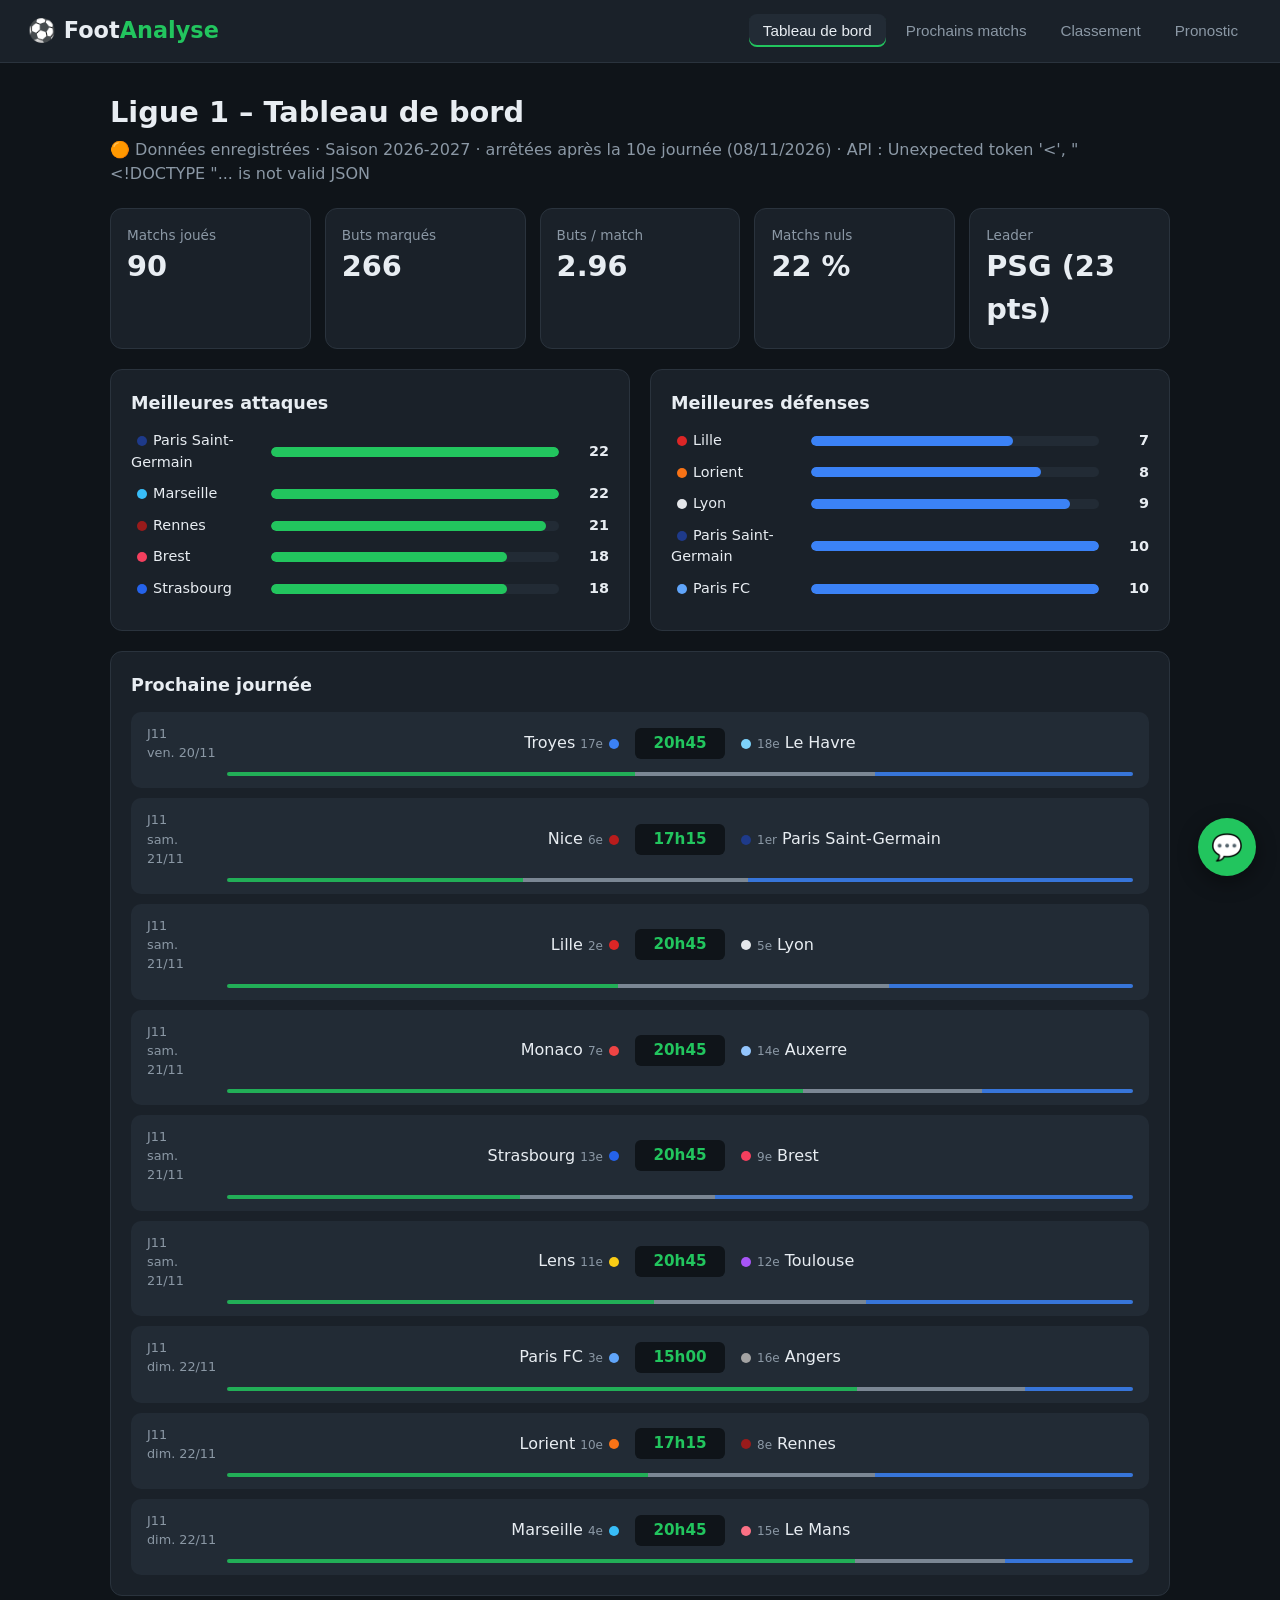
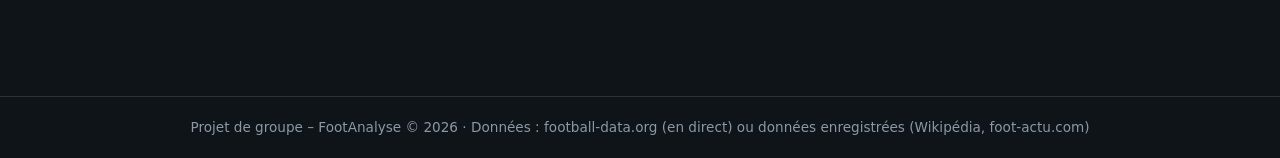
==== index.html @ 1ba3454c "Premier commit : site FootAnalyse (analyse Ligue 1 + chatbot) - Tableau de bord, prochains matchs, c" ====
<!DOCTYPE html>
<html lang="fr">
<head>
  <meta charset="UTF-8" />
  <meta name="viewport" content="width=device-width, initial-scale=1.0" />
  <title>FootAnalyse – Analyse de la Ligue 1</title>
  <link rel="stylesheet" href="css/style.css" />
</head>
<body>
  <header class="topbar">
    <div class="logo">⚽ Foot<span>Analyse</span></div>
    <nav>
      <button class="nav-btn active" data-view="dashboard">Tableau de bord</button>
      <button class="nav-btn" data-view="matches">Prochains matchs</button>
      <button class="nav-btn" data-view="standings">Classement</button>
      <button class="nav-btn" data-view="predict">Pronostic</button>
    </nav>
  </header>

  <main>
    <!-- TABLEAU DE BORD -->
    <section id="view-dashboard" class="view active">
      <h1>Ligue 1 – Tableau de bord</h1>
      <p class="subtitle" id="data-info"></p>
      <div class="kpis" id="kpis"></div>
      <div class="grid-2">
        <div class="card">
          <h2>Meilleures attaques</h2>
          <div id="top-attack" class="bars"></div>
        </div>
        <div class="card">
          <h2>Meilleures défenses</h2>
          <div id="top-defense" class="bars"></div>
        </div>
      </div>
      <div class="card">
        <h2>Prochaine journée</h2>
        <div id="next-matches" class="match-list"></div>
      </div>
    </section>

    <!-- PROCHAINS MATCHS -->
    <section id="view-matches" class="view">
      <h1>Prochains matchs</h1>
      <p class="subtitle">Clique sur un match pour voir l'analyse d'avant-match. Horaires susceptibles d'être modifiés par la LFP.</p>
      <div class="filters">
        <select id="filter-team"><option value="">Toutes les équipes</option></select>
      </div>
      <div id="all-matches" class="match-list"></div>
    </section>

    <!-- ANALYSE D'AVANT-MATCH -->
    <section id="view-detail" class="view">
      <button class="back-btn" data-view="matches">← Retour aux matchs</button>
      <div id="match-detail"></div>
    </section>

    <!-- CLASSEMENT -->
    <section id="view-standings" class="view">
      <h1>Classement Ligue 1</h1>
      <p class="subtitle" id="standings-info"></p>
      <div class="card table-wrap">
        <table id="standings-table">
          <thead>
            <tr>
              <th>#</th><th class="left">Équipe</th><th>J</th><th>G</th><th>N</th><th>P</th>
              <th>BP</th><th>BC</th><th>Diff</th><th>Buts/match</th><th>Pts</th>
            </tr>
          </thead>
          <tbody></tbody>
        </table>
      </div>
    </section>

    <!-- PRONOSTIC -->
    <section id="view-predict" class="view">
      <h1>Pronostic libre</h1>
      <p class="subtitle">Choisis n'importe quelle affiche de Ligue 1. Modèle de Poisson basé sur les buts marqués et encaissés cette saison.</p>
      <div class="card predict-form">
        <select id="predict-home"></select>
        <span class="vs">VS</span>
        <select id="predict-away"></select>
        <button id="predict-btn" class="primary">Analyser</button>
      </div>
      <div id="predict-result"></div>
    </section>
  </main>

  <!-- CHATBOT (emplacement prêt pour la future intégration) -->
  <button id="chat-toggle" class="chat-toggle" aria-label="Ouvrir le chatbot">💬</button>
  <aside id="chat-panel" class="chat-panel" aria-hidden="true">
    <div class="chat-header">
      <strong>Assistant FootAnalyse</strong>
      <button id="chat-close" aria-label="Fermer">✕</button>
    </div>
    <div id="chat-messages" class="chat-messages">
      <div class="msg bot">Salut ! ⚽ Je suis l'assistant foot de FootAnalyse.<br>Pose-moi n'importe quelle question sur l'analyse des matchs : pronostics, compos probables, absents, stats des joueurs (buts, passes…), comparaisons… ou sur le football en général.</div>
    </div>
    <div id="chat-suggestions" class="chat-suggestions"></div>
    <form id="chat-form" class="chat-form">
      <input id="chat-input" type="text" placeholder="Pose ta question…" autocomplete="off" />
      <button type="submit">Envoyer</button>
    </form>
  </aside>

  <footer>Projet de groupe – FootAnalyse © 2026 · Données : football-data.org (en direct) ou données enregistrées (Wikipédia, foot-actu.com)</footer>

  <script src="js/data.js"></script>
  <script src="js/lineups-data.js"></script>
  <script src="js/players-data.js"></script>
  <script src="js/analysis.js"></script>
  <script src="js/chat-players.js"></script>
  <script src="js/chat-local.js"></script>
  <script src="js/chatbot.js"></script>
  <script src="js/app.js"></script>
</body>
</html>
---- css/style.css ----
:root {
  --bg: #0f1419;
  --card: #1a2129;
  --card-2: #222b35;
  --text: #e8edf2;
  --muted: #8b98a5;
  --accent: #22c55e;
  --accent-2: #3b82f6;
  --danger: #ef4444;
  --warn: #f59e0b;
  --radius: 12px;
}

* { box-sizing: border-box; margin: 0; padding: 0; }

body {
  font-family: system-ui, -apple-system, "Segoe UI", Roboto, sans-serif;
  background: var(--bg);
  color: var(--text);
  line-height: 1.5;
  min-height: 100vh;
  display: flex;
  flex-direction: column;
}

/* ---------- En-tête ---------- */
.topbar {
  display: flex;
  align-items: center;
  justify-content: space-between;
  flex-wrap: wrap;
  gap: 12px;
  padding: 14px 28px;
  background: var(--card);
  border-bottom: 1px solid #2a333d;
  position: sticky;
  top: 0;
  z-index: 10;
}
.logo { font-size: 1.4rem; font-weight: 800; }
.logo span { color: var(--accent); }
nav { display: flex; gap: 6px; flex-wrap: wrap; }
.nav-btn {
  background: none;
  border: none;
  color: var(--muted);
  padding: 8px 14px;
  border-radius: 8px;
  cursor: pointer;
  font-size: 0.95rem;
}
.nav-btn:hover { color: var(--text); background: var(--card-2); }
.nav-btn.active { color: var(--text); background: var(--card-2); box-shadow: inset 0 -2px 0 var(--accent); }

/* ---------- Mise en page ---------- */
main { flex: 1; width: 100%; max-width: 1100px; margin: 0 auto; padding: 28px 20px 80px; }
h1 { font-size: 1.8rem; margin-bottom: 4px; }
h2 { font-size: 1.1rem; margin-bottom: 14px; }
.subtitle { color: var(--muted); margin-bottom: 22px; }
.view { display: none; }
.view.active { display: block; animation: fade .25s ease; }
@keyframes fade { from { opacity: 0; transform: translateY(6px); } to { opacity: 1; } }

.card {
  background: var(--card);
  border-radius: var(--radius);
  padding: 20px;
  margin-bottom: 20px;
  border: 1px solid #2a333d;
}
.grid-2 { display: grid; grid-template-columns: 1fr 1fr; gap: 20px; }
@media (max-width: 760px) { .grid-2 { grid-template-columns: 1fr; } }

/* ---------- KPI ---------- */
.kpis { display: grid; grid-template-columns: repeat(auto-fit, minmax(160px, 1fr)); gap: 14px; margin-bottom: 20px; }
.kpi { background: var(--card); border: 1px solid #2a333d; border-radius: var(--radius); padding: 16px; }
.kpi .label { color: var(--muted); font-size: 0.85rem; }
.kpi .value { font-size: 1.8rem; font-weight: 700; }

/* ---------- Barres ---------- */
.bar-row { display: grid; grid-template-columns: 130px 1fr 40px; align-items: center; gap: 10px; margin-bottom: 10px; font-size: 0.9rem; }
.bar-track { background: var(--card-2); height: 10px; border-radius: 5px; overflow: hidden; }
.bar-fill { height: 100%; background: var(--accent); border-radius: 5px; transition: width .6s ease; }
.bar-fill.blue { background: var(--accent-2); }
.bar-row .num { text-align: right; font-weight: 600; }

/* ---------- Liste de matchs ---------- */
.match-list { display: flex; flex-direction: column; gap: 10px; }
.match {
  display: grid;
  grid-template-columns: 70px 1fr 90px 1fr;
  align-items: center;
  gap: 10px;
  background: var(--card-2);
  padding: 12px 16px;
  border-radius: 10px;
  cursor: pointer;
  transition: transform .15s, background .15s;
}
.match:hover { background: #2b3642; transform: translateX(3px); }
.match .day { color: var(--muted); font-size: 0.8rem; }
.match .home { text-align: right; }
.match .score { text-align: center; font-weight: 800; font-size: 1.1rem; background: var(--bg); border-radius: 6px; padding: 4px 0; }
.match .time { font-size: 0.95rem; color: var(--accent); }
.match .pos { color: var(--muted); font-size: 0.75rem; }
.mini-probs { grid-column: 2 / 5; display: flex; height: 4px; border-radius: 2px; overflow: hidden; opacity: .85; }
.mini-probs .p-home { background: var(--accent); }
.mini-probs .p-draw { background: var(--muted); }
.mini-probs .p-away { background: var(--accent-2); }
tr.releg td:first-child { color: var(--danger); font-weight: 700; }
tr.barrage td:first-child { color: var(--warn); font-weight: 700; }
.team-dot { display: inline-block; width: 10px; height: 10px; border-radius: 50%; margin: 0 6px; vertical-align: middle; }

.filters { display: flex; gap: 10px; margin: 14px 0 20px; flex-wrap: wrap; }
select, input[type="text"] {
  background: var(--card);
  color: var(--text);
  border: 1px solid #2a333d;
  border-radius: 8px;
  padding: 9px 12px;
  font-size: 0.95rem;
}

/* ---------- Détail du match ---------- */
.back-btn { background: none; border: none; color: var(--accent); cursor: pointer; margin-bottom: 16px; font-size: 0.95rem; }
.scoreboard { display: grid; grid-template-columns: 1fr auto 1fr; align-items: center; text-align: center; gap: 20px; }
.scoreboard .team-name { font-size: 1.3rem; font-weight: 700; }
.scoreboard .big-score { font-size: 3rem; font-weight: 900; }
.scoreboard .meta { color: var(--muted); font-size: 0.85rem; }
.stat-compare { margin-bottom: 14px; }
.stat-compare .labels { display: flex; justify-content: space-between; font-size: 0.9rem; margin-bottom: 4px; }
.stat-compare .labels .name { color: var(--muted); }
.split-bar { display: flex; height: 10px; border-radius: 5px; overflow: hidden; background: var(--card-2); }
.split-bar .h { background: var(--accent); }
.split-bar .a { background: var(--accent-2); margin-left: auto; }
.insight { background: var(--card-2); border-left: 3px solid var(--accent); padding: 10px 14px; border-radius: 6px; margin-bottom: 8px; }
.insight.warn { border-left-color: var(--warn); }

/* ---------- Classement ---------- */
.table-wrap { overflow-x: auto; }
table { width: 100%; border-collapse: collapse; font-size: 0.92rem; }
th, td { padding: 10px 8px; text-align: center; border-bottom: 1px solid #2a333d; }
th { color: var(--muted); font-weight: 600; }
.left { text-align: left; }
tbody tr:hover { background: var(--card-2); }
tbody tr:nth-child(-n+3) td:first-child { color: var(--accent); font-weight: 700; }
.form { display: flex; gap: 3px; justify-content: center; }
.form span { width: 20px; height: 20px; border-radius: 4px; font-size: 0.7rem; display: grid; place-items: center; font-weight: 700; }
.form .W { background: var(--accent); color: #062; }
.form .D { background: var(--muted); color: #222; }
.form .L { background: var(--danger); color: #fff; }

/* ---------- Pronostic ---------- */
.predict-form { display: flex; align-items: center; gap: 12px; flex-wrap: wrap; }
.predict-form select { flex: 1; min-width: 160px; }
.vs { font-weight: 800; color: var(--muted); }
button.primary { background: var(--accent); color: #062; border: none; padding: 10px 20px; border-radius: 8px; font-weight: 700; cursor: pointer; }
button.primary:hover { filter: brightness(1.1); }
.probs { display: flex; height: 40px; border-radius: 8px; overflow: hidden; margin: 10px 0 6px; font-weight: 700; font-size: 0.9rem; }
.probs div { display: grid; place-items: center; transition: width .6s ease; white-space: nowrap; overflow: hidden; }
.probs .p-home { background: var(--accent); color: #062; }
.probs .p-draw { background: var(--muted); color: #222; }
.probs .p-away { background: var(--accent-2); }
.score-grid { display: grid; grid-template-columns: repeat(auto-fill, minmax(90px, 1fr)); gap: 8px; }
.score-grid div { background: var(--card-2); border-radius: 8px; padding: 8px; text-align: center; }
.score-grid strong { display: block; font-size: 1.1rem; }
.score-grid small { color: var(--muted); }

/* ---------- Chatbot ---------- */
.chat-toggle {
  position: fixed; right: 24px; bottom: 24px;
  width: 58px; height: 58px; border-radius: 50%;
  border: none; background: var(--accent); font-size: 1.6rem;
  cursor: pointer; box-shadow: 0 6px 20px rgba(0,0,0,.4); z-index: 20;
}
.chat-panel {
  position: fixed; right: 24px; bottom: 94px;
  width: 340px; max-width: calc(100vw - 48px); height: 460px;
  background: var(--card); border: 1px solid #2a333d; border-radius: var(--radius);
  display: none; flex-direction: column; overflow: hidden; z-index: 20;
  box-shadow: 0 10px 30px rgba(0,0,0,.5);
}
.chat-panel.open { display: flex; }
.chat-header { display: flex; justify-content: space-between; align-items: center; padding: 12px 16px; background: var(--card-2); }
.chat-header button { background: none; border: none; color: var(--muted); cursor: pointer; font-size: 1rem; }
.chat-messages { flex: 1; overflow-y: auto; padding: 14px; display: flex; flex-direction: column; gap: 8px; }
.msg { padding: 9px 12px; border-radius: 10px; max-width: 85%; font-size: 0.9rem; }
.msg.bot { background: var(--card-2); align-self: flex-start; }
.msg.user { background: var(--accent-2); align-self: flex-end; }
.chat-form { display: flex; gap: 6px; padding: 10px; border-top: 1px solid #2a333d; }
.chat-form input { flex: 1; }
.chat-form button { background: var(--accent); border: none; border-radius: 8px; padding: 0 12px; font-weight: 700; cursor: pointer; color: #062; }

footer { text-align: center; color: var(--muted); font-size: 0.85rem; padding: 20px; border-top: 1px solid #2a333d; }
.team-crest { width: 20px; height: 20px; object-fit: contain; margin: 0 6px; vertical-align: middle; }
.msg.typing { color: var(--muted); font-style: italic; }
.msg.typing::after { content: ""; animation: dots 1.2s steps(4) infinite; }
@keyframes dots { 0% { content: ""; } 25% { content: "."; } 50% { content: ".."; } 75% { content: "..."; } }
.msg .sources { margin-top: 6px; font-size: 0.75rem; color: var(--muted); }
.msg .sources a { color: var(--accent); }
.chat-panel { width: 380px; height: 520px; }

/* ---------- Compositions probables ---------- */
h3 { font-size: 0.95rem; margin: 12px 0 6px; }
.pitch-head { display: flex; align-items: center; gap: 6px; margin-bottom: 8px; }
.badge { background: var(--card-2); border-radius: 6px; padding: 2px 8px; font-size: 0.8rem; color: var(--muted); }
.pitch {
  background:
    linear-gradient(transparent 49.5%, rgba(255,255,255,.25) 49.5%, rgba(255,255,255,.25) 50.5%, transparent 50.5%),
    repeating-linear-gradient(#1f7a3a 0 40px, #1b6f34 40px 80px);
  border: 2px solid rgba(255,255,255,.35); border-radius: 10px;
  padding: 14px 6px; display: flex; flex-direction: column; justify-content: space-between; gap: 14px; min-height: 380px;
}
.pitch-line { display: flex; justify-content: space-around; }
.player { display: flex; flex-direction: column; align-items: center; width: 70px; text-align: center; }
.shirt {
  width: 34px; height: 34px; border-radius: 50%; display: grid; place-items: center;
  font-size: 0.65rem; font-weight: 800; color: #fff; border: 2px solid #fff; text-shadow: 0 1px 2px #000;
}
.pname { font-size: 0.72rem; margin-top: 3px; background: rgba(0,0,0,.55); padding: 1px 5px; border-radius: 4px; white-space: nowrap; overflow: hidden; text-overflow: ellipsis; max-width: 70px; }
.coach { color: var(--muted); font-size: 0.85rem; margin-top: 8px; }
.absents { padding-left: 18px; font-size: 0.88rem; }
.lineup-meta { display: flex; gap: 10px; align-items: center; flex-wrap: wrap; margin: 14px 0; font-size: 0.9rem; }
.fiab { padding: 3px 10px; border-radius: 6px; font-weight: 700; font-size: 0.8rem; }
.fiab.ok { background: var(--accent); color: #062; }
.fiab.mid { background: var(--warn); color: #222; }
.fiab.low { background: var(--danger); color: #fff; }
.sources-line { color: var(--muted); font-size: 0.8rem; margin-top: 12px; }
.sources-line a { color: var(--accent); }
.loading::after { content: ""; animation: dots 1.2s steps(4) infinite; }
button:disabled { opacity: .6; cursor: wait; }
.player { width: 84px; }
.pname { white-space: normal; max-width: 84px; line-height: 1.2; font-weight: 600; font-size: 0.72rem; display: -webkit-box; -webkit-line-clamp: 2; -webkit-box-orient: vertical; }
.roster { list-style: none; font-size: 0.88rem; display: flex; flex-direction: column; gap: 4px; }
.roster .line-label { display: inline-block; min-width: 70px; color: var(--muted); font-weight: 600; }
.roster small { color: var(--muted); }
.chat-suggestions { display: flex; gap: 6px; overflow-x: auto; padding: 8px 10px 0; scrollbar-width: thin; }
.chat-suggestions button { flex: 0 0 auto; background: var(--card-2); color: var(--text); border: 1px solid #2a333d; border-radius: 14px; padding: 5px 10px; font-size: 0.78rem; cursor: pointer; }
.chat-suggestions button:hover { border-color: var(--accent); }
.msg.bot em { color: var(--muted); }
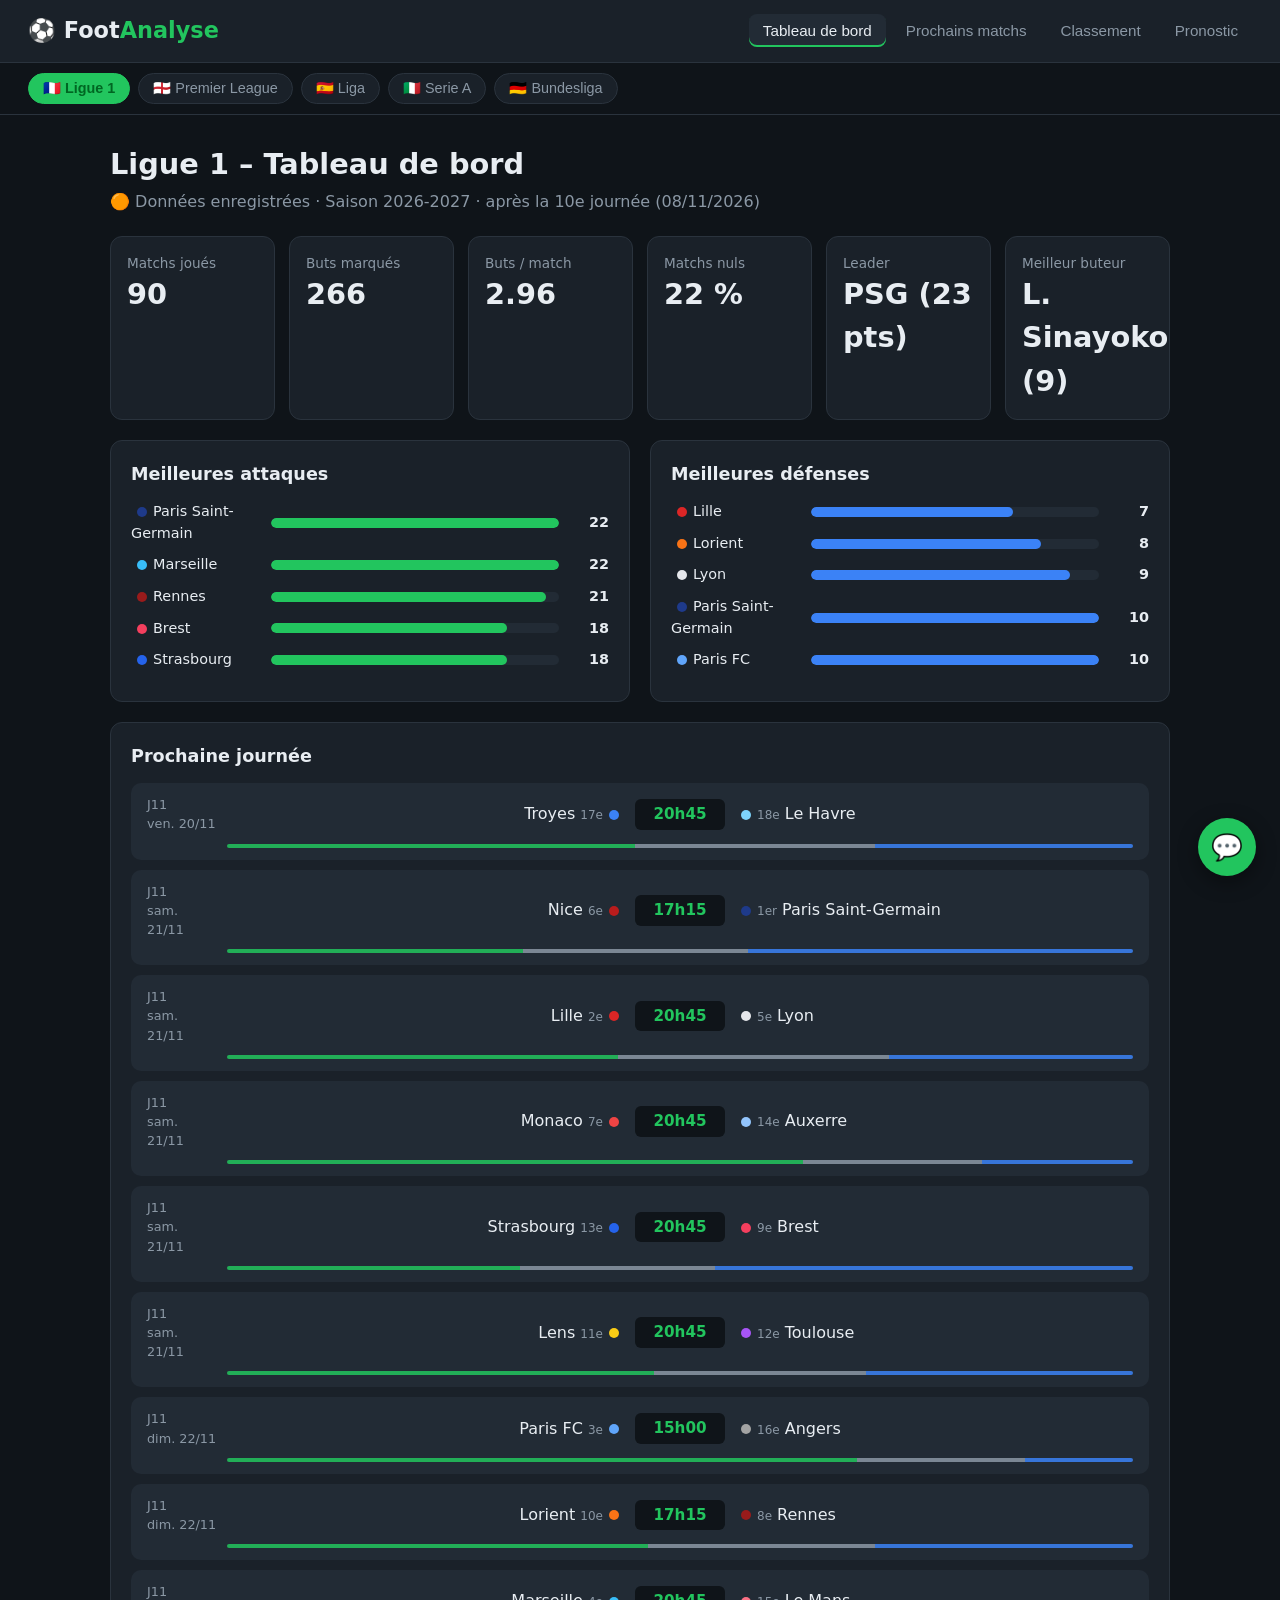
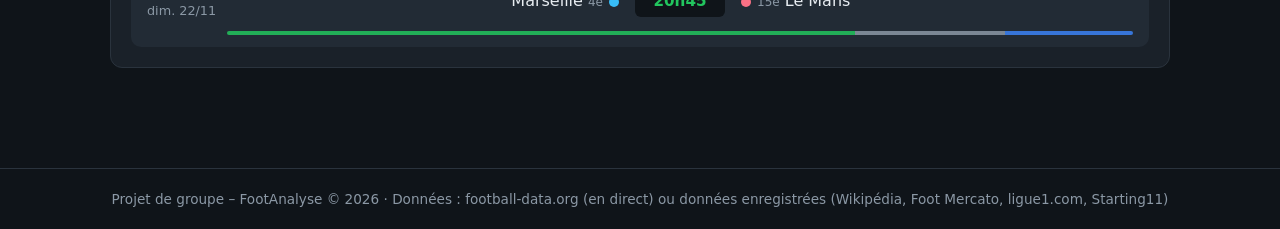
==== commit 9fc636eb: "Ajout de 4 championnats : Premier League, Liga, Serie A, Bundesliga - Registre des championnats (js/" ====
--- a/index.html
+++ b/index.html
@@ -3,7 +3,7 @@
 <head>
   <meta charset="UTF-8" />
   <meta name="viewport" content="width=device-width, initial-scale=1.0" />
-  <title>FootAnalyse – Analyse de la Ligue 1</title>
+  <title>FootAnalyse – Analyse des 5 grands championnats</title>
   <link rel="stylesheet" href="css/style.css" />
 </head>
 <body>
@@ -16,11 +16,12 @@
       <button class="nav-btn" data-view="predict">Pronostic</button>
     </nav>
   </header>
+  <div id="league-bar" class="league-bar" aria-label="Choix du championnat"></div>
 
   <main>
     <!-- TABLEAU DE BORD -->
     <section id="view-dashboard" class="view active">
-      <h1>Ligue 1 – Tableau de bord</h1>
+      <h1><span class="league-name">Ligue 1</span> – Tableau de bord</h1>
       <p class="subtitle" id="data-info"></p>
       <div class="kpis" id="kpis"></div>
       <div class="grid-2">
@@ -57,7 +58,7 @@
 
     <!-- CLASSEMENT -->
     <section id="view-standings" class="view">
-      <h1>Classement Ligue 1</h1>
+      <h1>Classement <span class="league-name">Ligue 1</span></h1>
       <p class="subtitle" id="standings-info"></p>
       <div class="card table-wrap">
         <table id="standings-table">
@@ -75,7 +76,7 @@
     <!-- PRONOSTIC -->
     <section id="view-predict" class="view">
       <h1>Pronostic libre</h1>
-      <p class="subtitle">Choisis n'importe quelle affiche de Ligue 1. Modèle de Poisson basé sur les buts marqués et encaissés cette saison.</p>
+      <p class="subtitle">Choisis n'importe quelle affiche du championnat sélectionné. Modèle de Poisson basé sur les buts marqués et encaissés cette saison.</p>
       <div class="card predict-form">
         <select id="predict-home"></select>
         <span class="vs">VS</span>
@@ -94,7 +95,7 @@
       <button id="chat-close" aria-label="Fermer">✕</button>
     </div>
     <div id="chat-messages" class="chat-messages">
-      <div class="msg bot">Salut ! ⚽ Je suis l'assistant foot de FootAnalyse.<br>Pose-moi n'importe quelle question sur l'analyse des matchs : pronostics, compos probables, absents, stats des joueurs (buts, passes…), comparaisons… ou sur le football en général.</div>
+      <div class="msg bot">Salut ! ⚽ Je suis l'assistant foot de FootAnalyse.<br>Pose-moi n'importe quelle question sur la Ligue 1, la Premier League, la Liga, la Serie A ou la Bundesliga : pronostics, compos probables, absents, stats des joueurs (buts, passes…), comparaisons… ou sur le football en général.</div>
     </div>
     <div id="chat-suggestions" class="chat-suggestions"></div>
     <form id="chat-form" class="chat-form">
@@ -103,11 +104,17 @@
     </form>
   </aside>
 
-  <footer>Projet de groupe – FootAnalyse © 2026 · Données : football-data.org (en direct) ou données enregistrées (Wikipédia, foot-actu.com)</footer>
+  <footer>Projet de groupe – FootAnalyse © 2026 · Données : football-data.org (en direct) ou données enregistrées (Wikipédia, Foot Mercato, ligue1.com, Starting11)</footer>
 
   <script src="js/data.js"></script>
   <script src="js/lineups-data.js"></script>
   <script src="js/players-data.js"></script>
+  <script src="js/leagues.js"></script>
+  <script src="js/leagues/ligue1.js"></script>
+  <script src="js/leagues/premier-league.js"></script>
+  <script src="js/leagues/liga.js"></script>
+  <script src="js/leagues/serie-a.js"></script>
+  <script src="js/leagues/bundesliga.js"></script>
   <script src="js/analysis.js"></script>
   <script src="js/chat-players.js"></script>
   <script src="js/chat-local.js"></script>
--- a/css/style.css
+++ b/css/style.css
@@ -238,3 +238,15 @@
 .chat-suggestions button { flex: 0 0 auto; background: var(--card-2); color: var(--text); border: 1px solid #2a333d; border-radius: 14px; padding: 5px 10px; font-size: 0.78rem; cursor: pointer; }
 .chat-suggestions button:hover { border-color: var(--accent); }
 .msg.bot em { color: var(--muted); }
+
+/* ---------- Choix du championnat ---------- */
+.league-bar {
+  display: flex; gap: 8px; padding: 10px 28px; overflow-x: auto;
+  background: var(--bg); border-bottom: 1px solid #2a333d;
+}
+.league-btn {
+  flex: 0 0 auto; background: var(--card); color: var(--muted); border: 1px solid #2a333d;
+  border-radius: 20px; padding: 6px 14px; cursor: pointer; font-size: 0.9rem; white-space: nowrap;
+}
+.league-btn:hover { color: var(--text); border-color: var(--accent); }
+.league-btn.active { color: #062; background: var(--accent); border-color: var(--accent); font-weight: 700; }
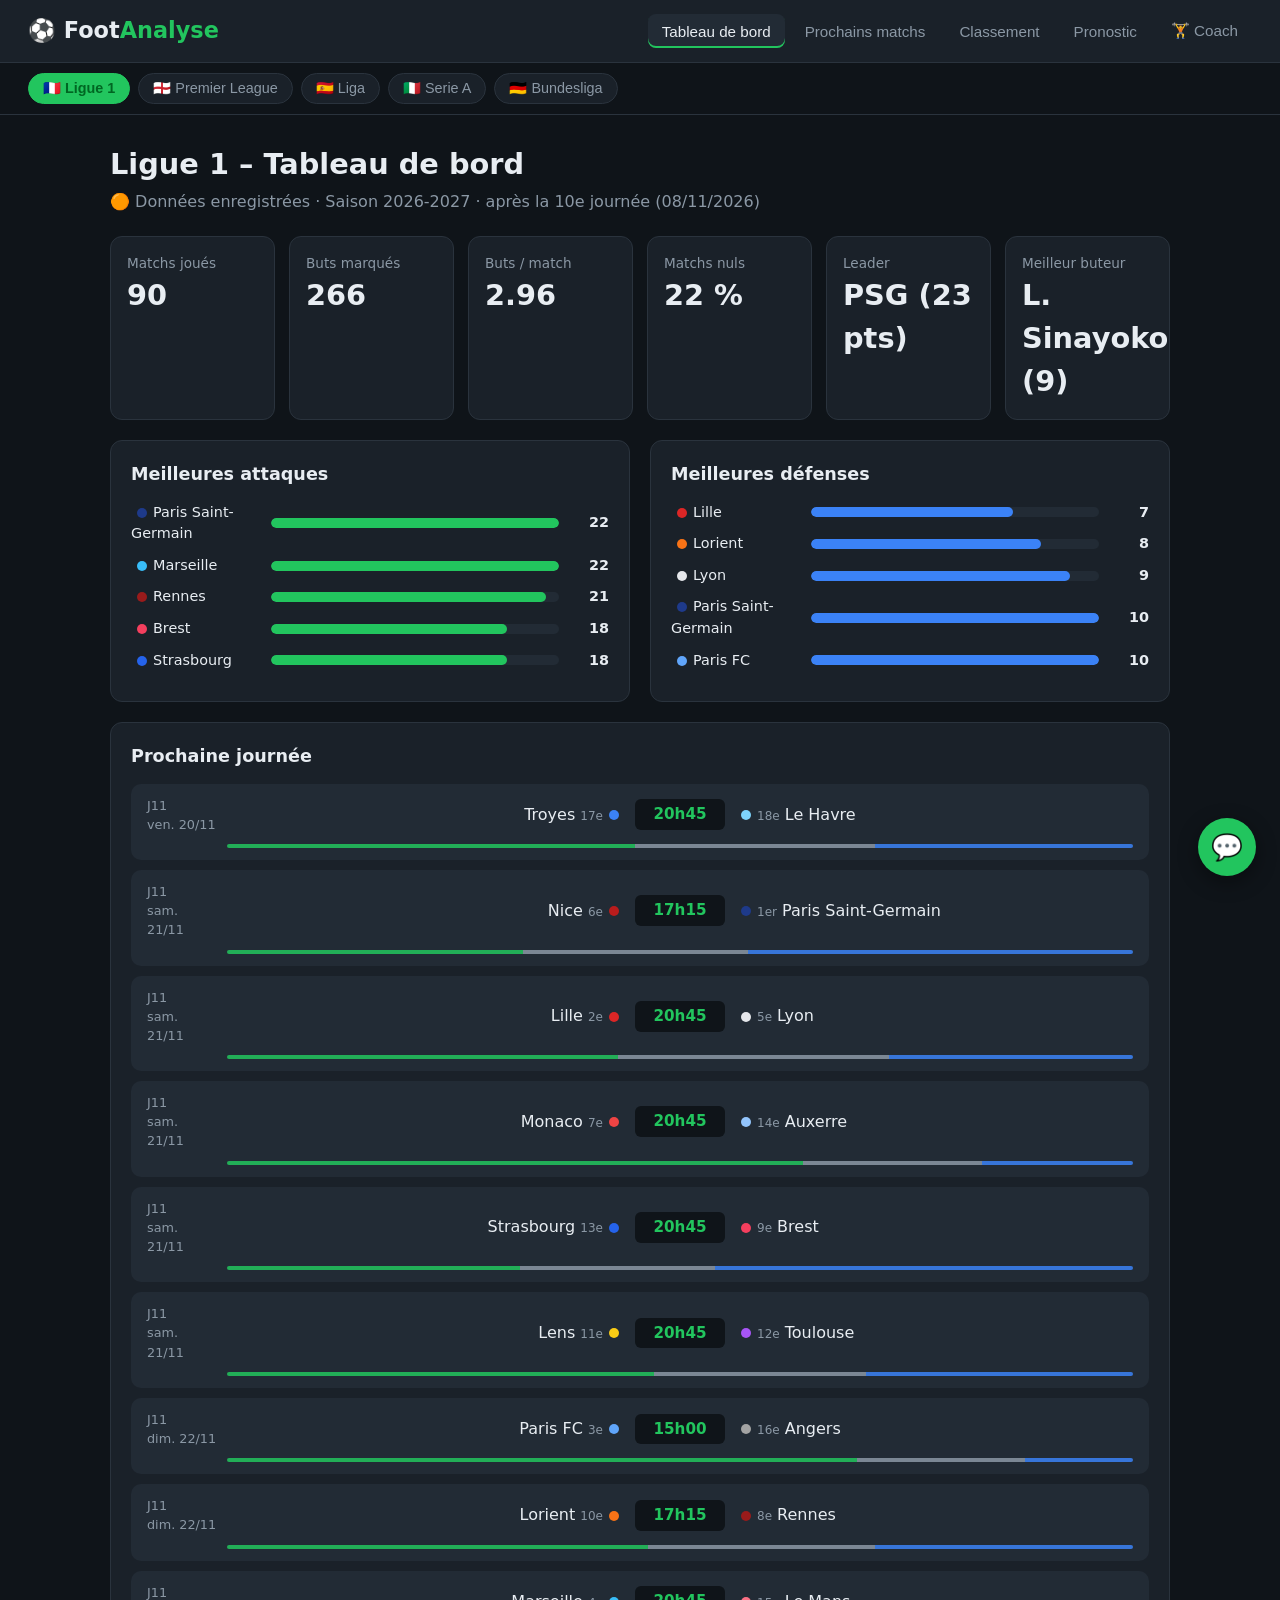
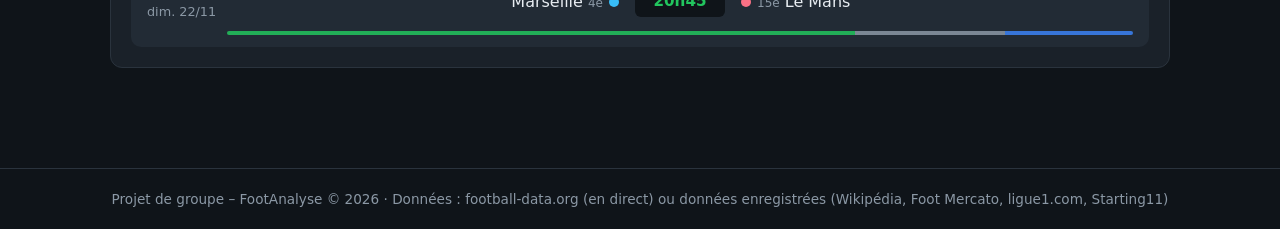
==== commit 1329488b: "Page Coach, version mobile et préparation de l'hébergement - Page Coach (séances d'entraînement + ch" ====
--- a/index.html
+++ b/index.html
@@ -2,9 +2,11 @@
 <html lang="fr">
 <head>
   <meta charset="UTF-8" />
-  <meta name="viewport" content="width=device-width, initial-scale=1.0" />
+  <meta name="viewport" content="width=device-width, initial-scale=1.0, viewport-fit=cover" />
+  <meta name="theme-color" content="#1a2129" />
   <title>FootAnalyse – Analyse des 5 grands championnats</title>
   <link rel="stylesheet" href="css/style.css" />
+  <link rel="stylesheet" href="css/mobile.css" />
 </head>
 <body>
   <header class="topbar">
@@ -14,6 +16,7 @@
       <button class="nav-btn" data-view="matches">Prochains matchs</button>
       <button class="nav-btn" data-view="standings">Classement</button>
       <button class="nav-btn" data-view="predict">Pronostic</button>
+      <button class="nav-btn" data-view="coach">🏋️ Coach</button>
     </nav>
   </header>
   <div id="league-bar" class="league-bar" aria-label="Choix du championnat"></div>
@@ -85,6 +88,38 @@
       </div>
       <div id="predict-result"></div>
     </section>
+    <!-- COACH -->
+    <section id="view-coach" class="view">
+      <h1>🏋️ Coach – Entraîne-toi comme les pros</h1>
+      <p class="subtitle">Des séances complètes, inspirées des qualités des plus grands joueurs, à visualiser et copier. Les routines exactes des pros ne sont pas publiques : ces séances travaillent les mêmes qualités avec des exercices de formation classiques.</p>
+      <div class="coach-layout">
+        <div>
+          <div class="filters">
+            <select id="coach-quality"></select>
+            <select id="coach-level"></select>
+            <input id="coach-search" type="text" placeholder="Chercher un joueur, un poste…" />
+          </div>
+          <div id="coach-grid" class="session-grid"></div>
+        </div>
+        <aside class="card coach-chat">
+          <h2>💬 Ton coach</h2>
+          <div id="coach-messages" class="chat-messages">
+            <div class="msg bot">Salut, je suis ton coach ! Dis-moi ton poste, ton niveau et ce que tu veux améliorer : je te propose des séances et un programme.</div>
+          </div>
+          <div id="coach-suggestions" class="chat-suggestions"></div>
+          <form id="coach-form" class="chat-form">
+            <input id="coach-input" type="text" placeholder="Ex. : je veux être plus rapide" autocomplete="off" />
+            <button type="submit">Envoyer</button>
+          </form>
+        </aside>
+      </div>
+    </section>
+
+    <!-- FICHE D'UNE SÉANCE -->
+    <section id="view-session" class="view">
+      <button class="back-btn" data-view="coach">← Retour aux séances</button>
+      <div id="session-detail"></div>
+    </section>
   </main>
 
   <!-- CHATBOT (emplacement prêt pour la future intégration) -->
@@ -120,5 +155,7 @@
   <script src="js/chat-local.js"></script>
   <script src="js/chatbot.js"></script>
   <script src="js/app.js"></script>
+  <script src="js/training-data.js"></script>
+  <script src="js/coach.js"></script>
 </body>
 </html>
--- a/css/style.css
+++ b/css/style.css
@@ -250,3 +250,42 @@
 }
 .league-btn:hover { color: var(--text); border-color: var(--accent); }
 .league-btn.active { color: #062; background: var(--accent); border-color: var(--accent); font-weight: 700; }
+
+/* ---------- Coach ---------- */
+.coach-layout { display: grid; grid-template-columns: 1fr 360px; gap: 20px; align-items: start; }
+@media (max-width: 900px) { .coach-layout { grid-template-columns: 1fr; } }
+.filters input[type="text"] { flex: 1; min-width: 180px; }
+.session-grid { display: grid; grid-template-columns: repeat(auto-fill, minmax(240px, 1fr)); gap: 14px; }
+.session-card {
+  background: var(--card); border: 1px solid #2a333d; border-radius: var(--radius); padding: 16px;
+  cursor: pointer; transition: transform .15s, border-color .15s;
+}
+.session-card:hover { transform: translateY(-3px); border-color: var(--accent); }
+.session-card h3 { font-size: 1rem; margin: 6px 0; }
+.session-quality { font-size: 0.8rem; color: var(--accent); font-weight: 700; }
+.session-player { font-size: 0.85rem; color: var(--muted); margin-bottom: 10px; }
+.session-meta { display: flex; flex-wrap: wrap; gap: 10px; font-size: 0.8rem; color: var(--muted); }
+.coach-chat { position: sticky; top: 80px; display: flex; flex-direction: column; height: 560px; padding: 14px; }
+.coach-chat .chat-messages { flex: 1; padding: 4px 0; }
+.coach-chat .chat-form { padding: 10px 0 0; border-top: none; }
+.msg-actions { display: flex; flex-direction: column; gap: 6px; margin-top: 8px; }
+.msg-actions button {
+  background: var(--accent); color: #062; border: none; border-radius: 8px; padding: 6px 10px;
+  font-weight: 700; cursor: pointer; text-align: left; font-size: 0.8rem;
+}
+.exercise { display: grid; grid-template-columns: 90px 1fr; gap: 14px; padding: 12px 0; border-bottom: 1px solid #2a333d; }
+.exercise:last-child { border-bottom: none; }
+.ex-time { color: var(--accent); font-weight: 700; font-size: 0.85rem; }
+.ex-body h3 { margin: 0 0 4px; font-size: 1rem; }
+.ex-body p { color: var(--text); opacity: .9; font-size: 0.92rem; }
+.session-actions { display: flex; gap: 10px; align-items: center; flex-wrap: wrap; margin-top: 12px; }
+button.secondary { background: var(--card-2); color: var(--text); border: 1px solid #2a333d; padding: 10px 20px; border-radius: 8px; font-weight: 700; cursor: pointer; }
+
+@media print {
+  .topbar, .league-bar, footer, .chat-toggle, .chat-panel, .back-btn, .session-actions { display: none !important; }
+  body { background: #fff; color: #000; }
+  .card { border: 1px solid #ccc; background: #fff; }
+  .insight, .ex-body p, .subtitle { color: #000; background: #f4f4f4; }
+}
+
+body[data-view="coach"] .league-bar, body[data-view="session"] .league-bar { display: none; }
--- a/css/mobile.css
+++ b/css/mobile.css
@@ -0,0 +1,149 @@
+/* =========================================================
+   FootAnalyse – armature mobile
+   Chargé après style.css : ne s'applique qu'aux petits écrans.
+   ========================================================= */
+
+/* ---------- Téléphones et petites tablettes (≤ 768 px) ---------- */
+@media (max-width: 768px) {
+  :root { --tabbar-h: 62px; }
+
+  html { -webkit-text-size-adjust: 100%; }
+  body { padding-bottom: calc(var(--tabbar-h) + env(safe-area-inset-bottom)); }
+
+  /* En-tête compact : seul le logo reste en haut */
+  .topbar {
+    padding: 10px 16px;
+    padding-top: calc(10px + env(safe-area-inset-top));
+    justify-content: center;
+  }
+  .logo { font-size: 1.2rem; }
+
+  /* Navigation → barre d'onglets fixée en bas de l'écran */
+  nav {
+    position: fixed; left: 0; right: 0; bottom: 0; z-index: 30;
+    display: grid; grid-template-columns: repeat(5, 1fr); gap: 0;
+    height: calc(var(--tabbar-h) + env(safe-area-inset-bottom));
+    padding-bottom: env(safe-area-inset-bottom);
+    background: var(--card); border-top: 1px solid #2a333d;
+    box-shadow: 0 -4px 16px rgba(0,0,0,.35);
+  }
+  .nav-btn {
+    font-size: 0;                      /* masque le libellé long (reste lu par les lecteurs d'écran) */
+    display: flex; flex-direction: column; align-items: center; justify-content: center; gap: 2px;
+    padding: 6px 2px; border-radius: 0; min-height: 44px;
+    -webkit-tap-highlight-color: transparent;
+  }
+  .nav-btn::before { font-size: 1.3rem; line-height: 1; }
+  .nav-btn::after  { font-size: 0.68rem; font-weight: 600; }
+  .nav-btn:hover { background: none; }
+  .nav-btn.active { background: none; box-shadow: inset 0 3px 0 var(--accent); color: var(--accent); }
+  .nav-btn[data-view="dashboard"]::before { content: "🏠"; }
+  .nav-btn[data-view="dashboard"]::after  { content: "Accueil"; }
+  .nav-btn[data-view="matches"]::before   { content: "📅"; }
+  .nav-btn[data-view="matches"]::after    { content: "Matchs"; }
+  .nav-btn[data-view="standings"]::before { content: "🏆"; }
+  .nav-btn[data-view="standings"]::after  { content: "Classement"; }
+  .nav-btn[data-view="predict"]::before   { content: "🎯"; }
+  .nav-btn[data-view="predict"]::after    { content: "Prono"; }
+  .nav-btn[data-view="coach"]::before     { content: "🏋️"; }
+  .nav-btn[data-view="coach"]::after      { content: "Coach"; }
+
+  /* Choix du championnat : défilement horizontal au doigt */
+  .league-bar {
+    padding: 8px 16px; gap: 6px;
+    scrollbar-width: none; -webkit-overflow-scrolling: touch;
+    scroll-snap-type: x proximity; scroll-padding-inline: 16px;
+  }
+  .league-bar::-webkit-scrollbar { display: none; }
+  .league-btn { scroll-snap-align: start; padding: 7px 12px; font-size: 0.85rem; }
+
+  /* Mise en page générale */
+  main { padding: 18px 16px 24px; }
+  h1 { font-size: 1.35rem; line-height: 1.25; }
+  h2 { font-size: 1rem; margin-bottom: 10px; }
+  .subtitle { font-size: 0.9rem; margin-bottom: 16px; }
+  .card { padding: 14px; margin-bottom: 14px; }
+  .grid-2 { gap: 0; }
+
+  /* Chiffres clés : 2 par ligne */
+  .kpis { grid-template-columns: repeat(2, 1fr); gap: 10px; margin-bottom: 14px; }
+  .kpi { padding: 12px; }
+  .kpi .label { font-size: 0.78rem; }
+  .kpi .value { font-size: 1.35rem; overflow-wrap: anywhere; }
+
+  /* Barres attaque / défense */
+  .bar-row { grid-template-columns: minmax(0, 110px) 1fr 32px; gap: 8px; font-size: 0.85rem; }
+  .bar-row > span:first-child { white-space: nowrap; overflow: hidden; text-overflow: ellipsis; }
+
+  /* Lignes de match : date en haut, puis domicile | heure | extérieur */
+  .match {
+    grid-template-columns: minmax(0, 1fr) 58px minmax(0, 1fr);
+    row-gap: 6px; padding: 10px 12px;
+  }
+  .match:hover { transform: none; }
+  .match .day { grid-column: 1 / -1; text-align: center; line-height: 1.3; }
+  .match .home, .match .away { font-size: 0.88rem; line-height: 1.25; overflow-wrap: anywhere; }
+  .match .score { font-size: 0.95rem; }
+  .mini-probs { grid-column: 1 / -1; }
+
+  /* Filtres et formulaires : pleine largeur, taille 16 px (évite le zoom auto sur iPhone) */
+  .filters { flex-direction: column; gap: 8px; }
+  select, input[type="text"] { font-size: 16px; width: 100%; min-height: 44px; }
+  .filters input[type="text"] { min-width: 0; }
+  .predict-form { flex-direction: column; align-items: stretch; }
+  .predict-form select { min-width: 0; }
+  .predict-form .vs { text-align: center; }
+  button.primary, button.secondary { min-height: 44px; width: 100%; }
+
+  /* Analyse d'avant-match */
+  .scoreboard { gap: 8px; }
+  .scoreboard .team-name { font-size: 1rem; overflow-wrap: anywhere; }
+  .scoreboard .big-score { font-size: 2rem; }
+
+  /* Classement : colonnes secondaires masquées (BP, BC, Buts/match) */
+  .table-wrap { padding: 4px; }
+  table { font-size: 0.82rem; }
+  th, td { padding: 9px 4px; }
+  #standings-table th:nth-child(7), #standings-table td:nth-child(7),
+  #standings-table th:nth-child(8), #standings-table td:nth-child(8),
+  #standings-table th:nth-child(10), #standings-table td:nth-child(10) { display: none; }
+  #standings-table td.left { white-space: nowrap; max-width: 140px; overflow: hidden; text-overflow: ellipsis; }
+
+  /* Compositions sur le terrain */
+  .pitch { min-height: 340px; padding: 10px 2px; }
+  .player { width: 64px; }
+  .pname { max-width: 64px; font-size: 0.66rem; }
+  .shirt { width: 30px; height: 30px; }
+
+  /* Coach */
+  .coach-layout { grid-template-columns: minmax(0, 1fr); }
+  .coach-layout > * { min-width: 0; }
+  .session-grid { grid-template-columns: 1fr; gap: 10px; }
+  .coach-chat { position: static; height: 480px; }
+  .exercise { grid-template-columns: 1fr; gap: 4px; }
+
+  /* Chatbot : bouton au-dessus de la barre d'onglets, panneau plein écran */
+  .chat-toggle {
+    right: 16px; bottom: calc(var(--tabbar-h) + env(safe-area-inset-bottom) + 14px);
+    width: 52px; height: 52px; font-size: 1.4rem;
+  }
+  .chat-panel {
+    inset: 0; width: 100%; max-width: none; height: 100%; height: 100dvh;
+    border-radius: 0; border: none; z-index: 40;
+    padding-top: env(safe-area-inset-top); padding-bottom: env(safe-area-inset-bottom);
+  }
+  .chat-header { padding: 14px 16px; }
+  .chat-header button { font-size: 1.3rem; min-width: 44px; min-height: 44px; }
+  .msg { max-width: 90%; font-size: 0.95rem; }
+  .chat-form input { font-size: 16px; }
+  .chat-form button { min-height: 44px; }
+
+  footer { font-size: 0.75rem; padding: 16px; }
+}
+
+/* ---------- Très petits écrans (≤ 380 px) ---------- */
+@media (max-width: 380px) {
+  .nav-btn::after { font-size: 0.6rem; }
+  .kpi .value { font-size: 1.15rem; }
+  #standings-table th:nth-child(9), #standings-table td:nth-child(9) { display: none; }
+}
